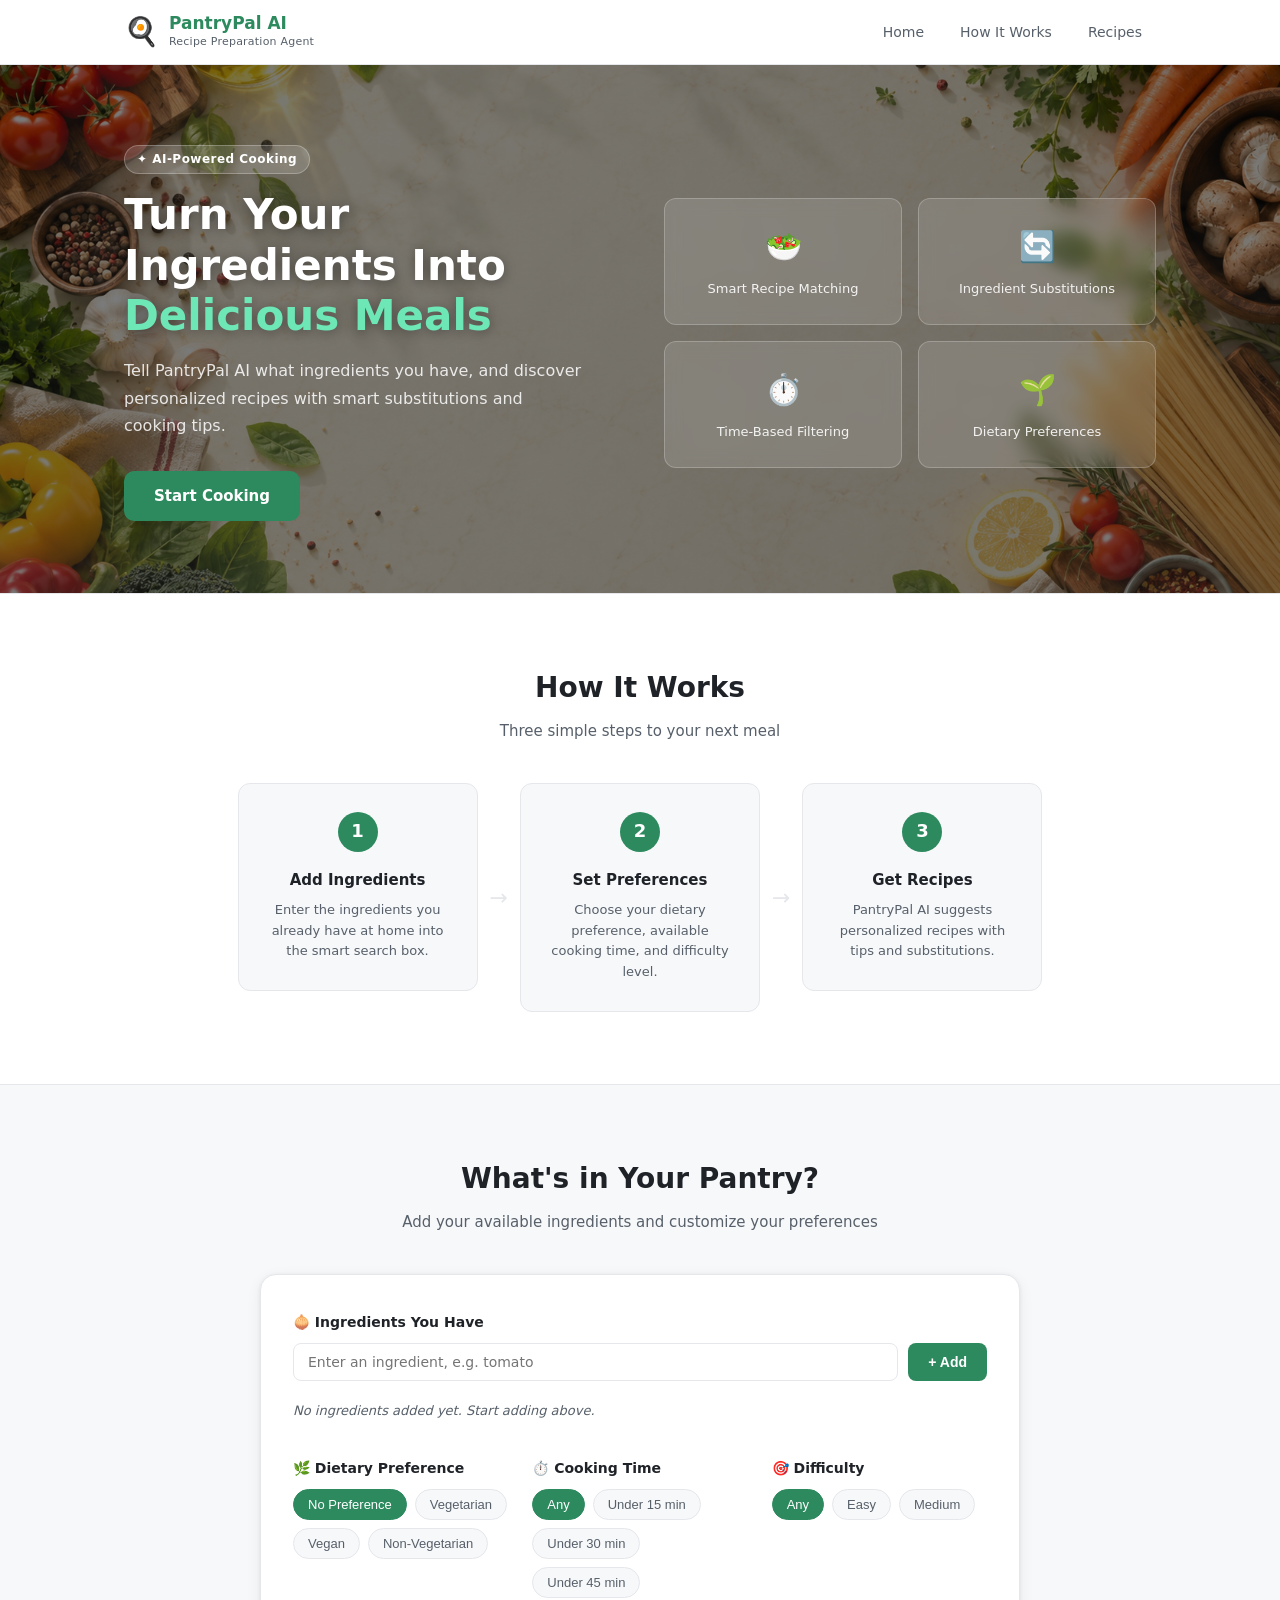
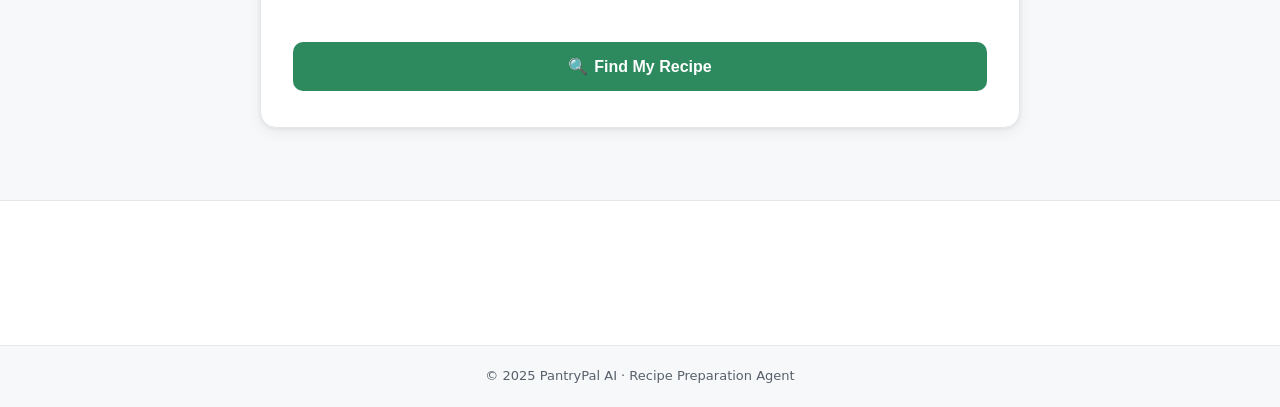
==== index.html @ 9ce7455e "Add files via upload" ====
<!DOCTYPE html>
<html lang="en">
<head>
  <meta charset="UTF-8" />
  <meta name="viewport" content="width=device-width, initial-scale=1.0" />
  <title>PantryPal AI – Recipe Preparation Agent</title>
  <link rel="stylesheet" href="styles.css" />
</head>
<body>

  <!-- NAVBAR -->
  <nav class="navbar">
    <div class="nav-inner container">
      <div class="nav-logo">
        <span class="logo-icon">🍳</span>
        <div>
          <span class="logo-name">PantryPal AI</span>
          <span class="logo-sub">Recipe Preparation Agent</span>
        </div>
      </div>
      <ul class="nav-links">
        <li><a href="#home">Home</a></li>
        <li><a href="#how-it-works">How It Works</a></li>
        <li><a href="#recipes">Recipes</a></li>
      </ul>
      <button class="nav-toggle" id="navToggle" aria-label="Toggle menu">&#9776;</button>
    </div>
  </nav>

  <!-- HERO SECTION -->
  <section class="hero" id="home">
    <div class="container hero-inner">
      <div class="hero-content">
        <span class="hero-badge">✦ AI-Powered Cooking</span>
        <h1 class="hero-heading">Turn Your Ingredients Into <span class="highlight">Delicious Meals</span></h1>
        <p class="hero-sub">Tell PantryPal AI what ingredients you have, and discover personalized recipes with smart substitutions and cooking tips.</p>
        <a href="#form-section" class="btn btn-primary" id="startCooking">Start Cooking</a>
      </div>
      <div class="hero-visual">
        <div class="hero-card">
          <div class="hero-card-icon">🥗</div>
          <p>Smart Recipe Matching</p>
        </div>
        <div class="hero-card">
          <div class="hero-card-icon">🔄</div>
          <p>Ingredient Substitutions</p>
        </div>
        <div class="hero-card">
          <div class="hero-card-icon">⏱️</div>
          <p>Time-Based Filtering</p>
        </div>
        <div class="hero-card">
          <div class="hero-card-icon">🌱</div>
          <p>Dietary Preferences</p>
        </div>
      </div>
    </div>
  </section>

  <!-- HOW IT WORKS -->
  <section class="how-it-works" id="how-it-works">
    <div class="container">
      <h2 class="section-title">How It Works</h2>
      <p class="section-sub">Three simple steps to your next meal</p>
      <div class="steps">
        <div class="step">
          <div class="step-num">1</div>
          <h3>Add Ingredients</h3>
          <p>Enter the ingredients you already have at home into the smart search box.</p>
        </div>
        <div class="step-arrow">→</div>
        <div class="step">
          <div class="step-num">2</div>
          <h3>Set Preferences</h3>
          <p>Choose your dietary preference, available cooking time, and difficulty level.</p>
        </div>
        <div class="step-arrow">→</div>
        <div class="step">
          <div class="step-num">3</div>
          <h3>Get Recipes</h3>
          <p>PantryPal AI suggests personalized recipes with tips and substitutions.</p>
        </div>
      </div>
    </div>
  </section>

  <!-- FORM SECTION -->
  <section class="form-section" id="form-section">
    <div class="container">
      <h2 class="section-title">What's in Your Pantry?</h2>
      <p class="section-sub">Add your available ingredients and customize your preferences</p>

      <div class="form-card">
        <!-- Ingredient Input -->
        <div class="form-group">
          <label class="form-label">🧅 Ingredients You Have</label>
          <div class="ingredient-input-row">
            <input type="text" id="ingredientInput" class="text-input" placeholder="Enter an ingredient, e.g. tomato" autocomplete="off" />
            <button class="btn btn-add" id="addIngredientBtn">+ Add</button>
          </div>
          <div class="tags-container" id="tagsContainer">
            <span class="tags-placeholder" id="tagsPlaceholder">No ingredients added yet. Start adding above.</span>
          </div>
        </div>

        <div class="preferences-grid">
          <!-- Dietary Preference -->
          <div class="form-group">
            <label class="form-label">🌿 Dietary Preference</label>
            <div class="chip-group" id="dietaryGroup">
              <button class="chip active" data-value="no-preference">No Preference</button>
              <button class="chip" data-value="vegetarian">Vegetarian</button>
              <button class="chip" data-value="vegan">Vegan</button>
              <button class="chip" data-value="non-vegetarian">Non-Vegetarian</button>
            </div>
          </div>

          <!-- Cooking Time -->
          <div class="form-group">
            <label class="form-label">⏱️ Cooking Time</label>
            <div class="chip-group" id="timeGroup">
              <button class="chip active" data-value="any">Any</button>
              <button class="chip" data-value="15">Under 15 min</button>
              <button class="chip" data-value="30">Under 30 min</button>
              <button class="chip" data-value="45">Under 45 min</button>
            </div>
          </div>

          <!-- Difficulty -->
          <div class="form-group">
            <label class="form-label">🎯 Difficulty</label>
            <div class="chip-group" id="difficultyGroup">
              <button class="chip active" data-value="any">Any</button>
              <button class="chip" data-value="easy">Easy</button>
              <button class="chip" data-value="medium">Medium</button>
            </div>
          </div>
        </div>

        <button class="btn btn-find" id="findRecipeBtn">
          <span>🔍</span> Find My Recipe
        </button>
      </div>
    </div>
  </section>

  <!-- RESULTS SECTION -->
  <section class="results-section" id="recipes">
    <div class="container" id="resultsContainer" style="display:none;">
      <h2 class="section-title">Your Personalized Recipes</h2>
      <p class="section-sub" id="resultsSubtitle"></p>
      <div class="recipes-grid" id="recipesGrid"></div>
    </div>
  </section>

  <!-- RECENT SEARCHES SECTION -->
  <section class="extras-section" id="recent-searches-section" style="display:none;">
    <div class="container">
      <div class="extras-header">
        <div>
          <h2 class="section-title extras-title">🕐 Recent Searches</h2>
          <p class="section-sub extras-sub">Your last ingredient searches — click any to reload it</p>
        </div>
        <button class="btn-clear" id="clearSearchesBtn">Clear All</button>
      </div>
      <div class="recent-searches-list" id="recentSearchesList"></div>
    </div>
  </section>

  <!-- FAVORITES SECTION -->
  <section class="extras-section" id="favorites-section" style="display:none;">
    <div class="container">
      <div class="extras-header">
        <div>
          <h2 class="section-title extras-title">❤️ My Favorite Recipes</h2>
          <p class="section-sub extras-sub">Recipes you've saved for quick access</p>
        </div>
        <button class="btn-clear" id="clearFavoritesBtn">Clear All</button>
      </div>
      <div class="recipes-grid" id="favoritesGrid"></div>
    </div>
  </section>

  <!-- FOOTER -->
  <footer class="footer">
    <p>© 2025 PantryPal AI · Recipe Preparation Agent</p>
  </footer>

  <script src="app.js"></script>
</body>
</html>
---- styles.css ----
/* ============================
   RESET & BASE
   ============================ */
*, *::before, *::after { box-sizing: border-box; margin: 0; padding: 0; }

:root {
  --bg: #ffffff;
  --surface: #f7f8fa;
  --border: #e5e7eb;
  --text: #1f2328;
  --muted: #57606a;
  --accent: #2d8a5e;
  --accent-light: #e8f5ef;
  --accent-hover: #236f4b;
  --secondary: #f59e0b;
  --radius: 12px;
  --shadow: 0 1px 4px rgba(0,0,0,0.07), 0 4px 16px rgba(0,0,0,0.06);
  --shadow-sm: 0 1px 3px rgba(0,0,0,0.08);
  --font: -apple-system, "Segoe UI", system-ui, sans-serif;
}

html { scroll-behavior: smooth; }

body {
  font-family: var(--font);
  font-size: 15px;
  line-height: 1.6;
  color: var(--text);
  background: var(--bg);
}

.container {
  max-width: 1080px;
  margin: 0 auto;
  padding: 0 24px;
}

/* ============================
   NAVBAR
   ============================ */
.navbar {
  position: sticky;
  top: 0;
  z-index: 100;
  background: rgba(255,255,255,0.96);
  border-bottom: 1px solid var(--border);
  backdrop-filter: blur(8px);
}

.nav-inner {
  display: flex;
  align-items: center;
  justify-content: space-between;
  height: 64px;
}

.nav-logo {
  display: flex;
  align-items: center;
  gap: 10px;
  text-decoration: none;
}

.logo-icon {
  font-size: 28px;
  line-height: 1;
}

.logo-name {
  display: block;
  font-size: 17px;
  font-weight: 700;
  color: var(--accent);
  line-height: 1.2;
}

.logo-sub {
  display: block;
  font-size: 11px;
  color: var(--muted);
  letter-spacing: 0.02em;
}

.nav-links {
  list-style: none;
  display: flex;
  gap: 8px;
}

.nav-links a {
  text-decoration: none;
  color: var(--muted);
  font-size: 14px;
  font-weight: 500;
  padding: 6px 14px;
  border-radius: 8px;
  transition: color 0.15s, background 0.15s;
}

.nav-links a:hover {
  color: var(--accent);
  background: var(--accent-light);
}

.nav-toggle {
  display: none;
  background: none;
  border: none;
  font-size: 22px;
  cursor: pointer;
  color: var(--text);
  padding: 4px 8px;
}

/* ============================
   BUTTONS
   ============================ */
.btn {
  display: inline-flex;
  align-items: center;
  gap: 6px;
  padding: 10px 22px;
  border-radius: 8px;
  font-size: 14px;
  font-weight: 600;
  cursor: pointer;
  border: none;
  text-decoration: none;
  transition: background 0.15s, transform 0.1s;
}

.btn:active { transform: scale(0.98); }

.btn-primary {
  background: var(--accent);
  color: #fff;
  font-size: 15px;
  padding: 13px 30px;
  border-radius: 10px;
}
.btn-primary:hover { background: var(--accent-hover); }

.btn-add {
  background: var(--accent);
  color: #fff;
  border-radius: 8px;
  padding: 10px 20px;
  white-space: nowrap;
  flex-shrink: 0;
}
.btn-add:hover { background: var(--accent-hover); }

.btn-find {
  width: 100%;
  justify-content: center;
  background: var(--accent);
  color: #fff;
  font-size: 16px;
  padding: 15px 30px;
  border-radius: 10px;
  margin-top: 8px;
}
.btn-find:hover { background: var(--accent-hover); }

/* ============================
   HERO SECTION
   ============================ */
.hero {
  background:
    linear-gradient(rgba(0,0,0,0.52), rgba(0,0,0,0.52)),
    url('food.png') center/cover no-repeat;
  padding: 80px 0 72px;
  border-bottom: 1px solid var(--border);
}

.hero-inner {
  display: grid;
  grid-template-columns: 1fr 1fr;
  gap: 48px;
  align-items: center;
}

.hero-badge {
  display: inline-block;
  background: rgba(255,255,255,0.15);
  color: #fff;
  font-size: 12px;
  font-weight: 600;
  padding: 4px 12px;
  border-radius: 100px;
  margin-bottom: 16px;
  letter-spacing: 0.04em;
  border: 1px solid rgba(255,255,255,0.25);
}

.hero-heading {
  font-size: 42px;
  font-weight: 800;
  line-height: 1.2;
  color: #fff;
  margin-bottom: 16px;
  text-shadow: 0 2px 12px rgba(0,0,0,0.35);
}

.highlight {
  color: #6ee7b7;
}

.hero-sub {
  font-size: 16px;
  color: rgba(255,255,255,0.85);
  max-width: 460px;
  margin-bottom: 32px;
  line-height: 1.7;
}

.hero-visual {
  display: grid;
  grid-template-columns: 1fr 1fr;
  gap: 16px;
}

.hero-card {
  background: rgba(255,255,255,0.12);
  border: 1px solid rgba(255,255,255,0.22);
  border-radius: var(--radius);
  padding: 24px 16px;
  text-align: center;
  backdrop-filter: blur(8px);
  -webkit-backdrop-filter: blur(8px);
}

.hero-card-icon {
  font-size: 30px;
  margin-bottom: 8px;
}

.hero-card p {
  font-size: 13px;
  color: rgba(255,255,255,0.9);
  font-weight: 500;
}

/* ============================
   HOW IT WORKS
   ============================ */
.how-it-works {
  padding: 72px 0;
  background: var(--bg);
}

.section-title {
  font-size: 28px;
  font-weight: 700;
  text-align: center;
  color: var(--text);
  margin-bottom: 8px;
}

.section-sub {
  font-size: 15px;
  color: var(--muted);
  text-align: center;
  margin-bottom: 40px;
}

.steps {
  display: flex;
  align-items: flex-start;
  justify-content: center;
  gap: 12px;
  flex-wrap: wrap;
}

.step {
  background: var(--surface);
  border: 1px solid var(--border);
  border-radius: var(--radius);
  padding: 28px 24px;
  text-align: center;
  max-width: 240px;
  flex: 1;
  min-width: 180px;
}

.step-num {
  width: 40px;
  height: 40px;
  border-radius: 50%;
  background: var(--accent);
  color: #fff;
  font-size: 18px;
  font-weight: 700;
  display: flex;
  align-items: center;
  justify-content: center;
  margin: 0 auto 16px;
}

.step h3 {
  font-size: 15px;
  font-weight: 700;
  margin-bottom: 8px;
  color: var(--text);
}

.step p {
  font-size: 13px;
  color: var(--muted);
  line-height: 1.6;
}

.step-arrow {
  font-size: 22px;
  color: var(--border);
  align-self: center;
  flex-shrink: 0;
}

/* ============================
   FORM SECTION
   ============================ */
.form-section {
  padding: 72px 0;
  background: var(--surface);
  border-top: 1px solid var(--border);
}

.form-card {
  background: var(--bg);
  border: 1px solid var(--border);
  border-radius: 16px;
  padding: 36px 32px;
  box-shadow: var(--shadow);
  max-width: 760px;
  margin: 0 auto;
}

.form-group {
  margin-bottom: 28px;
}

.form-label {
  display: block;
  font-size: 14px;
  font-weight: 600;
  color: var(--text);
  margin-bottom: 10px;
}

.ingredient-input-row {
  display: flex;
  gap: 10px;
}

.text-input {
  flex: 1;
  padding: 10px 14px;
  border: 1px solid var(--border);
  border-radius: 8px;
  font-size: 14px;
  font-family: var(--font);
  color: var(--text);
  background: var(--bg);
  outline: none;
  transition: border-color 0.15s, box-shadow 0.15s;
}

.text-input:focus {
  border-color: var(--accent);
  box-shadow: 0 0 0 3px rgba(45,138,94,0.12);
}

/* Tags */
.tags-container {
  display: flex;
  flex-wrap: wrap;
  gap: 8px;
  margin-top: 12px;
  min-height: 36px;
  align-items: center;
}

.tags-placeholder {
  font-size: 13px;
  color: var(--muted);
  font-style: italic;
}

.tag {
  display: inline-flex;
  align-items: center;
  gap: 6px;
  background: var(--accent-light);
  color: var(--accent);
  border: 1px solid #b6dfcc;
  border-radius: 100px;
  padding: 4px 12px;
  font-size: 13px;
  font-weight: 500;
}

.tag-remove {
  background: none;
  border: none;
  cursor: pointer;
  color: var(--accent);
  font-size: 15px;
  line-height: 1;
  padding: 0;
  display: flex;
  align-items: center;
}

.tag-remove:hover { color: #c0392b; }

/* Preferences Grid */
.preferences-grid {
  display: grid;
  grid-template-columns: 1fr 1fr 1fr;
  gap: 24px;
  margin-bottom: 8px;
}

/* Chips */
.chip-group {
  display: flex;
  flex-wrap: wrap;
  gap: 8px;
}

.chip {
  padding: 7px 14px;
  border: 1px solid var(--border);
  border-radius: 100px;
  font-size: 13px;
  font-weight: 500;
  cursor: pointer;
  background: var(--surface);
  color: var(--muted);
  transition: background 0.12s, color 0.12s, border-color 0.12s;
}

.chip:hover {
  border-color: var(--accent);
  color: var(--accent);
  background: var(--accent-light);
}

.chip.active {
  background: var(--accent);
  color: #fff;
  border-color: var(--accent);
}

/* ============================
   RESULTS SECTION
   ============================ */
.results-section {
  padding: 72px 0;
  background: var(--bg);
  border-top: 1px solid var(--border);
}

.recipes-grid {
  display: grid;
  grid-template-columns: repeat(auto-fill, minmax(300px, 1fr));
  gap: 24px;
}

/* Recipe Card */
.recipe-card {
  background: var(--bg);
  border: 1px solid var(--border);
  border-radius: 14px;
  overflow: hidden;
  box-shadow: var(--shadow-sm);
  display: flex;
  flex-direction: column;
  transition: box-shadow 0.15s;
}

.recipe-card:hover {
  box-shadow: var(--shadow);
}

.recipe-card-header {
  background: linear-gradient(135deg, #e8f5ef 0%, #fef9e7 100%);
  padding: 28px 24px 20px;
  border-bottom: 1px solid var(--border);
  display: flex;
  align-items: flex-start;
  gap: 12px;
}

.recipe-emoji {
  font-size: 36px;
  line-height: 1;
  flex-shrink: 0;
}

.recipe-title {
  font-size: 17px;
  font-weight: 700;
  color: var(--text);
  margin-bottom: 4px;
}

.recipe-meta {
  display: flex;
  flex-wrap: wrap;
  gap: 8px;
  margin-top: 6px;
}

.meta-tag {
  display: inline-flex;
  align-items: center;
  gap: 4px;
  font-size: 12px;
  padding: 3px 9px;
  border-radius: 100px;
  background: rgba(255,255,255,0.7);
  border: 1px solid var(--border);
  color: var(--muted);
  font-weight: 500;
}

.recipe-card-body {
  padding: 20px 24px;
  flex: 1;
  display: flex;
  flex-direction: column;
  gap: 16px;
}

.recipe-section-label {
  font-size: 12px;
  font-weight: 700;
  text-transform: uppercase;
  letter-spacing: 0.06em;
  color: var(--accent);
  margin-bottom: 6px;
}

.recipe-list {
  list-style: none;
  display: flex;
  flex-direction: column;
  gap: 4px;
}

.recipe-list li {
  font-size: 13px;
  color: var(--muted);
  padding-left: 16px;
  position: relative;
}

.recipe-list li::before {
  content: "•";
  position: absolute;
  left: 4px;
  color: var(--accent);
}

.steps-list {
  list-style: none;
  counter-reset: step-counter;
  display: flex;
  flex-direction: column;
  gap: 6px;
}

.steps-list li {
  font-size: 13px;
  color: var(--muted);
  padding-left: 28px;
  position: relative;
  counter-increment: step-counter;
}

.steps-list li::before {
  content: counter(step-counter);
  position: absolute;
  left: 0;
  width: 18px;
  height: 18px;
  border-radius: 50%;
  background: var(--accent-light);
  color: var(--accent);
  font-size: 11px;
  font-weight: 700;
  display: flex;
  align-items: center;
  justify-content: center;
  top: 2px;
}

.tip-box {
  background: #fffbeb;
  border: 1px solid #fde68a;
  border-radius: 8px;
  padding: 10px 14px;
  font-size: 13px;
  color: #92400e;
}

.tip-box strong {
  color: #78350f;
}

.no-results {
  text-align: center;
  padding: 48px 24px;
  color: var(--muted);
  font-size: 15px;
}

.no-results span {
  font-size: 48px;
  display: block;
  margin-bottom: 16px;
}

/* ============================
   FOOTER
   ============================ */
.footer {
  background: var(--surface);
  border-top: 1px solid var(--border);
  text-align: center;
  padding: 20px;
  font-size: 13px;
  color: var(--muted);
}

/* ============================
   RECIPE CARD ADDITIONS
   (description, match bar, view detail button)
   ============================ */
.recipe-description {
  font-size: 13px;
  color: var(--muted);
  line-height: 1.6;
  margin-bottom: 4px;
}

.match-bar-wrap {
  margin-top: 8px;
}

.match-bar-label {
  font-size: 11px;
  color: var(--muted);
  margin-bottom: 4px;
}

.match-bar-track {
  height: 5px;
  background: var(--border);
  border-radius: 100px;
  overflow: hidden;
}

.match-bar-fill {
  height: 100%;
  background: var(--accent);
  border-radius: 100px;
  min-width: 4px;
}

.btn-view-detail {
  display: inline-block;
  margin-top: 14px;
  padding: 8px 16px;
  background: var(--accent-light);
  color: var(--accent);
  border: 1px solid #b6dfcc;
  border-radius: 8px;
  font-size: 13px;
  font-weight: 600;
  cursor: pointer;
  transition: background 0.15s, color 0.15s;
  width: 100%;
  text-align: center;
}

.btn-view-detail:hover {
  background: var(--accent);
  color: #fff;
}

/* ============================
   DETAIL PANEL
   ============================ */
.detail-panel {
  padding: 0;
}

.detail-inner {
  max-width: 760px;
  margin: 0 auto;
}

.btn-back {
  display: inline-flex;
  align-items: center;
  gap: 6px;
  padding: 8px 16px;
  margin-bottom: 24px;
  background: var(--surface);
  border: 1px solid var(--border);
  border-radius: 8px;
  font-size: 13px;
  font-weight: 600;
  color: var(--muted);
  cursor: pointer;
  transition: background 0.15s, color 0.15s;
}

.btn-back:hover {
  background: var(--accent-light);
  color: var(--accent);
  border-color: #b6dfcc;
}

.detail-header {
  display: flex;
  align-items: flex-start;
  gap: 16px;
  background: linear-gradient(135deg, #e8f5ef 0%, #fef9e7 100%);
  border: 1px solid var(--border);
  border-radius: 14px;
  padding: 28px 24px;
  margin-bottom: 24px;
}

.detail-emoji {
  font-size: 48px;
  line-height: 1;
  flex-shrink: 0;
}

.detail-title {
  font-size: 22px;
  font-weight: 800;
  color: var(--text);
  margin-bottom: 6px;
}

.detail-description {
  font-size: 14px;
  color: var(--muted);
  line-height: 1.6;
  margin-bottom: 12px;
}

.detail-meta {
  display: flex;
  flex-wrap: wrap;
  gap: 8px;
}

.detail-section {
  background: var(--bg);
  border: 1px solid var(--border);
  border-radius: 12px;
  padding: 22px 24px;
  margin-bottom: 16px;
}

.detail-section-title {
  font-size: 15px;
  font-weight: 700;
  color: var(--text);
  margin-bottom: 14px;
}

.detail-analysis-grid {
  display: grid;
  grid-template-columns: 1fr 1fr;
  gap: 16px;
}

.detail-analysis-box {
  background: var(--surface);
  border: 1px solid var(--border);
  border-radius: 8px;
  padding: 14px 16px;
}

.detail-analysis-label {
  font-size: 12px;
  font-weight: 700;
  text-transform: uppercase;
  letter-spacing: 0.05em;
  margin-bottom: 10px;
}

.detail-analysis-label--have { color: var(--accent); }
.detail-analysis-label--need { color: #b45309; }

.detail-badge-group {
  display: flex;
  flex-wrap: wrap;
  gap: 6px;
}

.detail-badge {
  display: inline-block;
  padding: 3px 10px;
  border-radius: 100px;
  font-size: 12px;
  font-weight: 500;
}

.detail-badge--have {
  background: var(--accent-light);
  color: var(--accent);
  border: 1px solid #b6dfcc;
}

.detail-badge--need {
  background: #fffbeb;
  color: #92400e;
  border: 1px solid #fde68a;
}

.detail-none {
  font-size: 13px;
  color: var(--muted);
  font-style: italic;
}

.detail-list {
  list-style: none;
  display: flex;
  flex-direction: column;
  gap: 8px;
}

.detail-list li {
  font-size: 13px;
  color: var(--muted);
  padding-left: 18px;
  position: relative;
  line-height: 1.6;
}

.detail-list li::before {
  content: "↪";
  position: absolute;
  left: 0;
  color: var(--accent);
  font-size: 13px;
}

.detail-steps {
  list-style: none;
  display: flex;
  flex-direction: column;
  gap: 10px;
}

.detail-steps li {
  display: flex;
  gap: 12px;
  font-size: 13px;
  color: var(--muted);
  line-height: 1.6;
}

.detail-step-num {
  flex-shrink: 0;
  width: 22px;
  height: 22px;
  border-radius: 50%;
  background: var(--accent);
  color: #fff;
  font-size: 11px;
  font-weight: 700;
  display: flex;
  align-items: center;
  justify-content: center;
  margin-top: 1px;
}

.detail-boxes {
  display: grid;
  grid-template-columns: 1fr 1fr 1fr;
  gap: 14px;
  margin-bottom: 24px;
}

.detail-tip-box {
  border-radius: 10px;
  padding: 16px;
  font-size: 13px;
  line-height: 1.6;
}

.detail-tip-box strong {
  display: block;
  font-size: 12px;
  font-weight: 700;
  margin-bottom: 6px;
  text-transform: uppercase;
  letter-spacing: 0.04em;
}

.detail-tip-box p { color: inherit; }

.detail-tip-box--tip {
  background: #fffbeb;
  border: 1px solid #fde68a;
  color: #92400e;
}
.detail-tip-box--tip strong { color: #78350f; }

.detail-tip-box--diet {
  background: #f0faf4;
  border: 1px solid #b6dfcc;
  color: #166534;
}
.detail-tip-box--diet strong { color: #14532d; }

.detail-tip-box--waste {
  background: #f0f9ff;
  border: 1px solid #bae6fd;
  color: #075985;
}
.detail-tip-box--waste strong { color: #0c4a6e; }

.detail-back-bottom {
  text-align: center;
  padding-bottom: 16px;
}

/* ============================
   SHAKE ANIMATION (duplicate input)
   ============================ */
@keyframes shake {
  0%, 100% { transform: translateX(0); }
  20%       { transform: translateX(-5px); }
  40%       { transform: translateX(5px); }
  60%       { transform: translateX(-4px); }
  80%       { transform: translateX(4px); }
}
.shake { animation: shake 0.35s ease; }

/* ============================
   EXTRAS: RECENT SEARCHES & FAVORITES
   ============================ */
.extras-section {
  padding: 56px 0;
  border-top: 1px solid var(--border);
  background: var(--surface);
}

.extras-section + .extras-section {
  background: var(--bg);
}

.extras-header {
  display: flex;
  align-items: flex-start;
  justify-content: space-between;
  gap: 16px;
  margin-bottom: 28px;
  flex-wrap: wrap;
}

.extras-title { text-align: left; margin-bottom: 4px; }
.extras-sub   { text-align: left; margin-bottom: 0; }

/* Clear All button */
.btn-clear {
  flex-shrink: 0;
  padding: 7px 16px;
  border: 1px solid var(--border);
  border-radius: 8px;
  font-size: 13px;
  font-weight: 600;
  color: var(--muted);
  background: var(--bg);
  cursor: pointer;
  transition: color 0.12s, border-color 0.12s, background 0.12s;
  align-self: flex-start;
  margin-top: 4px;
}
.btn-clear:hover {
  color: #c0392b;
  border-color: #e9b3af;
  background: #fff5f5;
}

/* ── Recent Searches ── */
.recent-searches-list {
  display: flex;
  flex-wrap: wrap;
  gap: 10px;
}

.search-pill {
  display: inline-flex;
  align-items: center;
  gap: 10px;
  background: var(--bg);
  border: 1px solid var(--border);
  border-radius: 100px;
  padding: 8px 16px;
  font-size: 13px;
  color: var(--text);
  cursor: pointer;
  transition: border-color 0.12s, box-shadow 0.12s;
}
.search-pill:hover {
  border-color: var(--accent);
  box-shadow: 0 0 0 3px rgba(45,138,94,0.1);
}

.search-pill-tags {
  display: flex;
  flex-wrap: wrap;
  gap: 5px;
}

.search-pill-tag {
  background: var(--accent-light);
  color: var(--accent);
  border-radius: 100px;
  padding: 2px 9px;
  font-size: 12px;
  font-weight: 500;
}

.search-pill-meta {
  font-size: 11px;
  color: var(--muted);
  white-space: nowrap;
}

.search-pill-remove {
  background: none;
  border: none;
  cursor: pointer;
  color: var(--muted);
  font-size: 15px;
  padding: 0;
  line-height: 1;
  flex-shrink: 0;
}
.search-pill-remove:hover { color: #c0392b; }

/* ── Favorite Button on cards ── */
.btn-fav {
  position: absolute;
  top: 12px;
  right: 12px;
  background: var(--bg);
  border: 1px solid var(--border);
  border-radius: 50%;
  width: 34px;
  height: 34px;
  display: flex;
  align-items: center;
  justify-content: center;
  font-size: 16px;
  cursor: pointer;
  transition: border-color 0.12s, background 0.12s, transform 0.1s;
  z-index: 1;
  flex-shrink: 0;
}
.btn-fav:hover {
  border-color: #e9b3af;
  background: #fff5f5;
  transform: scale(1.1);
}
.btn-fav.is-fav {
  background: #fff5f5;
  border-color: #f5a0a0;
  color: #e53e3e;
}

/* Cards need relative positioning for the absolute fav button */
.recipe-card { position: relative; }

/* Favorites empty state */
.fav-empty {
  text-align: center;
  padding: 40px 20px;
  color: var(--muted);
  font-size: 14px;
}
.fav-empty span {
  font-size: 40px;
  display: block;
  margin-bottom: 12px;
}

/* ============================
   RESPONSIVE
   ============================ */
@media (max-width: 860px) {
  .hero-inner {
    grid-template-columns: 1fr;
    gap: 36px;
  }
  .hero-heading { font-size: 32px; }
  .preferences-grid { grid-template-columns: 1fr 1fr; }
  .detail-boxes { grid-template-columns: 1fr; }
  .detail-analysis-grid { grid-template-columns: 1fr; }
}

@media (max-width: 600px) {
  .nav-links {
    display: none;
    flex-direction: column;
    position: absolute;
    top: 64px;
    left: 0;
    right: 0;
    background: var(--bg);
    border-bottom: 1px solid var(--border);
    padding: 12px 24px;
    gap: 4px;
    box-shadow: var(--shadow);
  }
  .nav-links.open { display: flex; }
  .nav-toggle { display: block; }
  .navbar { position: relative; }

  .hero { padding: 48px 0 40px; }
  .hero-heading { font-size: 26px; }
  .hero-visual { grid-template-columns: 1fr 1fr; gap: 10px; }

  .step-arrow { display: none; }
  .steps { flex-direction: column; align-items: center; }
  .step { max-width: 100%; width: 100%; }

  .form-card { padding: 24px 18px; }
  .preferences-grid { grid-template-columns: 1fr; }
  .ingredient-input-row { flex-direction: column; }
  .btn-add { width: 100%; justify-content: center; }

  .section-title { font-size: 22px; }

  .recipes-grid { grid-template-columns: 1fr; }
  .detail-header { flex-direction: column; gap: 12px; }
  .detail-emoji { font-size: 36px; }
  .detail-title { font-size: 18px; }
  .detail-boxes { grid-template-columns: 1fr; }
  .detail-analysis-grid { grid-template-columns: 1fr; }
  .extras-header { flex-direction: column; gap: 8px; }
  .btn-clear { align-self: flex-start; }
}
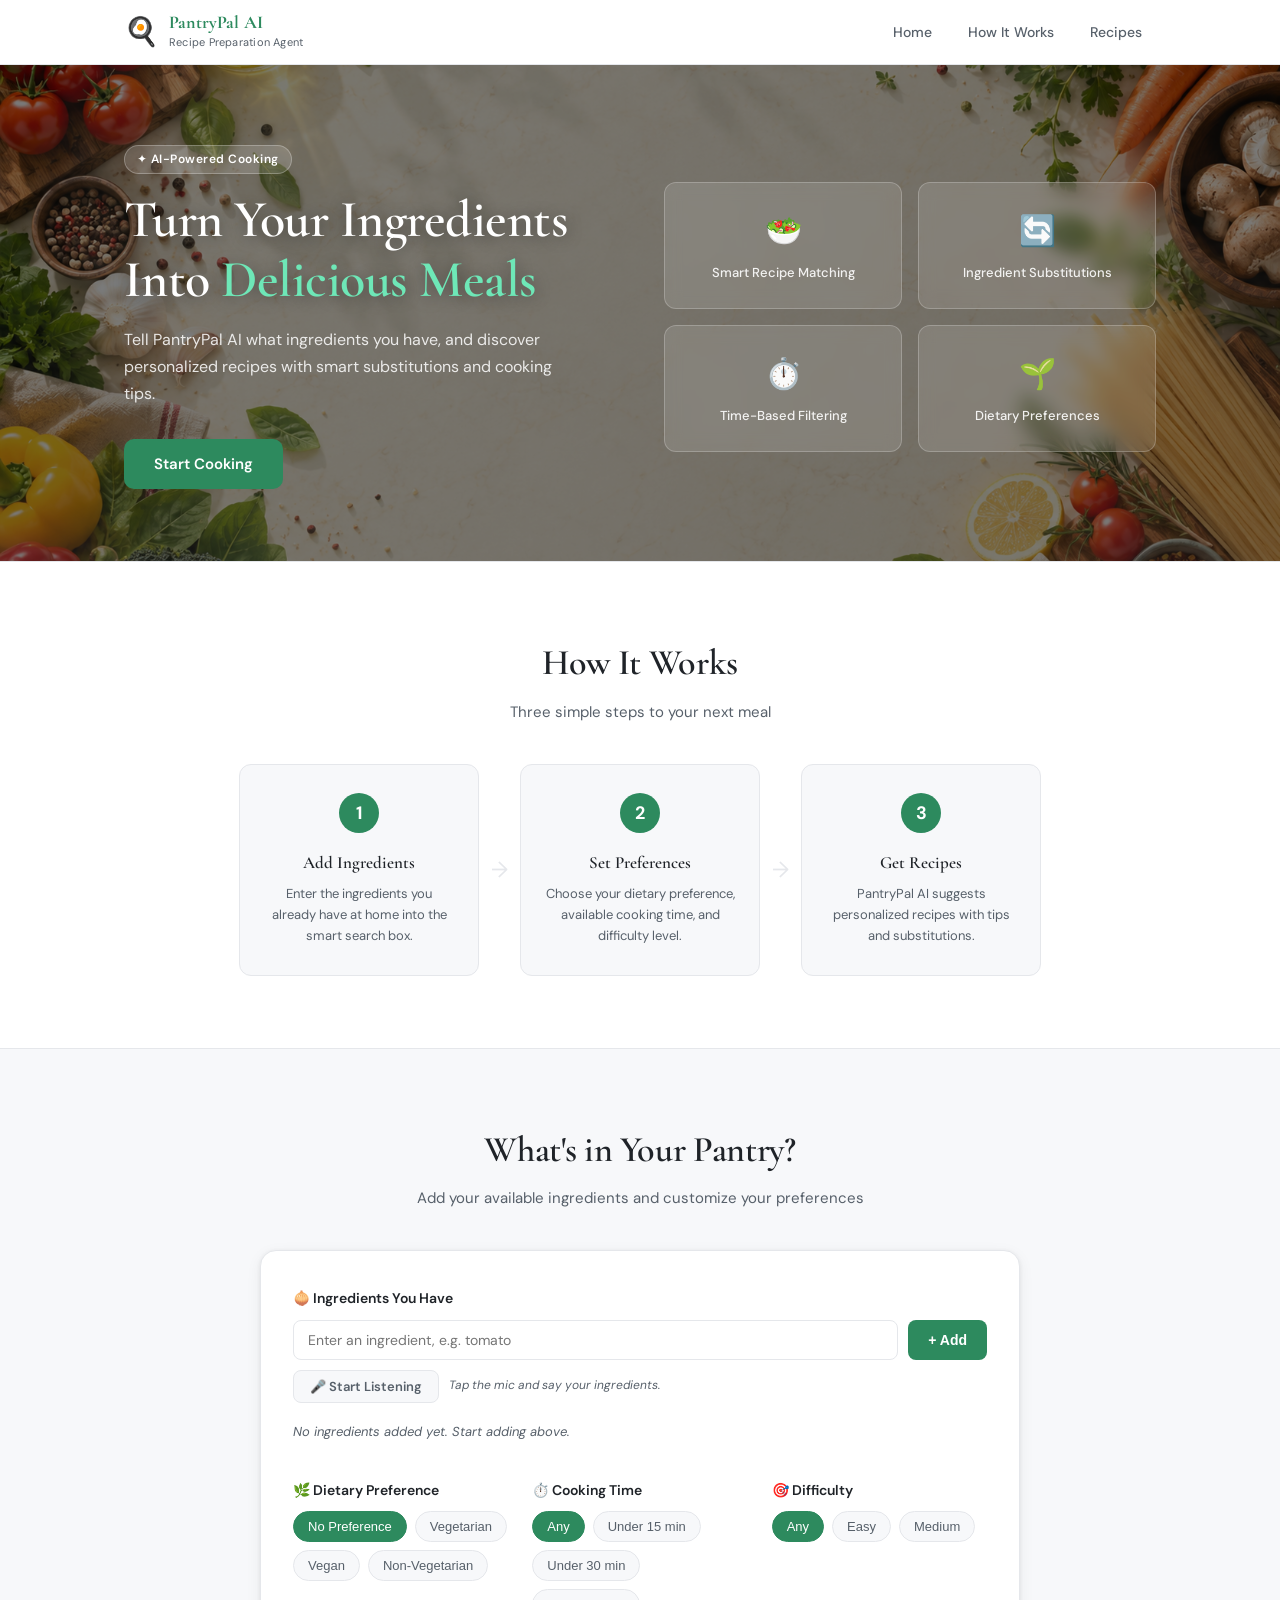
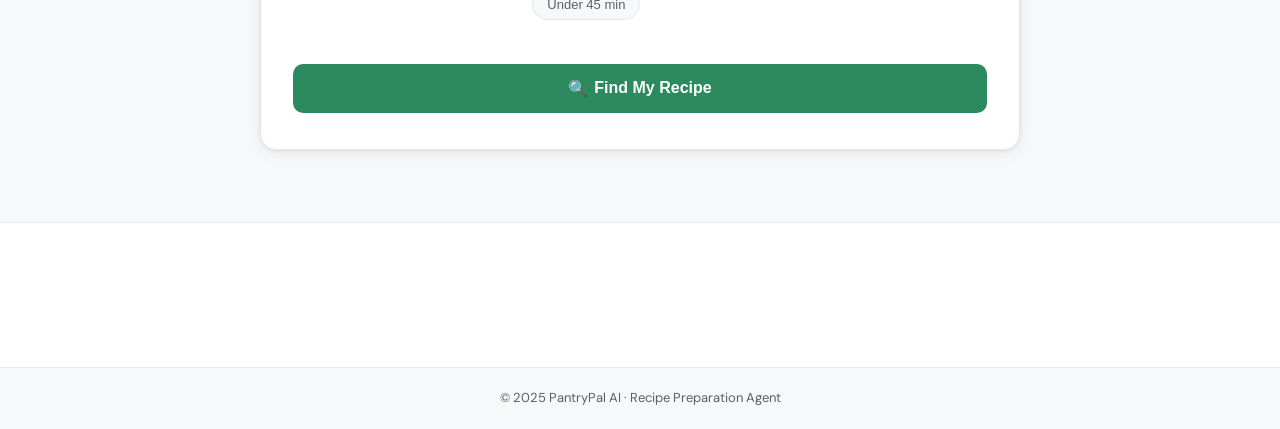
==== commit 545079db: "Add files via upload" ====
--- a/index.html
+++ b/index.html
@@ -21,7 +21,7 @@
       <ul class="nav-links">
         <li><a href="#home">Home</a></li>
         <li><a href="#how-it-works">How It Works</a></li>
-        <li><a href="#recipes">Recipes</a></li>
+        <li><a href="recipes.html">Recipes</a></li>
       </ul>
       <button class="nav-toggle" id="navToggle" aria-label="Toggle menu">&#9776;</button>
     </div>
@@ -97,6 +97,10 @@
           <div class="ingredient-input-row">
             <input type="text" id="ingredientInput" class="text-input" placeholder="Enter an ingredient, e.g. tomato" autocomplete="off" />
             <button class="btn btn-add" id="addIngredientBtn">+ Add</button>
+          </div>
+          <div class="mic-row">
+            <button class="btn-mic" id="micBtn" aria-label="Start voice input">🎤 Start Listening</button>
+            <span class="mic-hint" id="micHint">Tap the mic and say your ingredients.</span>
           </div>
           <div class="tags-container" id="tagsContainer">
             <span class="tags-placeholder" id="tagsPlaceholder">No ingredients added yet. Start adding above.</span>
--- a/styles.css
+++ b/styles.css
@@ -1,3 +1,5 @@
+@import url('https://fonts.googleapis.com/css2?family=Cormorant+Garamond:ital,wght@0,400;0,600;0,700;1,400;1,600&family=DM+Sans:wght@400;500;600;700&display=swap');
+
 /* ============================
    RESET & BASE
    ============================ */
@@ -16,7 +18,8 @@
   --radius: 12px;
   --shadow: 0 1px 4px rgba(0,0,0,0.07), 0 4px 16px rgba(0,0,0,0.06);
   --shadow-sm: 0 1px 3px rgba(0,0,0,0.08);
-  --font: -apple-system, "Segoe UI", system-ui, sans-serif;
+  --font: "DM Sans", -apple-system, "Segoe UI", system-ui, sans-serif;
+  --font-heading: "Cormorant Garamond", Georgia, serif;
 }
 
 html { scroll-behavior: smooth; }
@@ -68,10 +71,12 @@
 
 .logo-name {
   display: block;
-  font-size: 17px;
+  font-size: 18px;
   font-weight: 700;
+  font-family: var(--font-heading);
   color: var(--accent);
   line-height: 1.2;
+  letter-spacing: 0.01em;
 }
 
 .logo-sub {
@@ -194,12 +199,14 @@
 }
 
 .hero-heading {
-  font-size: 42px;
-  font-weight: 800;
-  line-height: 1.2;
+  font-size: 52px;
+  font-weight: 600;
+  font-family: var(--font-heading);
+  line-height: 1.15;
   color: #fff;
   margin-bottom: 16px;
-  text-shadow: 0 2px 12px rgba(0,0,0,0.35);
+  text-shadow: 0 2px 16px rgba(0,0,0,0.4);
+  letter-spacing: -0.01em;
 }
 
 .highlight {
@@ -250,11 +257,13 @@
 }
 
 .section-title {
-  font-size: 28px;
-  font-weight: 700;
+  font-size: 36px;
+  font-weight: 600;
+  font-family: var(--font-heading);
   text-align: center;
   color: var(--text);
   margin-bottom: 8px;
+  letter-spacing: -0.01em;
 }
 
 .section-sub {
@@ -298,8 +307,9 @@
 }
 
 .step h3 {
-  font-size: 15px;
-  font-weight: 700;
+  font-size: 17px;
+  font-weight: 600;
+  font-family: var(--font-heading);
   margin-bottom: 8px;
   color: var(--text);
 }
@@ -353,6 +363,58 @@
   gap: 10px;
 }
 
+/* Mic row */
+.mic-row {
+  display: flex;
+  align-items: center;
+  gap: 10px;
+  margin-top: 10px;
+}
+
+.mic-hint {
+  font-size: 12px;
+  color: var(--muted);
+  font-style: italic;
+}
+
+/* Mic button */
+.btn-mic {
+  display: inline-flex;
+  align-items: center;
+  gap: 6px;
+  padding: 7px 16px;
+  font-size: 13px;
+  font-weight: 600;
+  font-family: var(--font);
+  background: var(--surface);
+  border: 1px solid var(--border);
+  border-radius: 8px;
+  cursor: pointer;
+  color: var(--muted);
+  transition: background 0.15s, border-color 0.15s, color 0.15s;
+  white-space: nowrap;
+  flex-shrink: 0;
+}
+.btn-mic:hover {
+  background: var(--accent-light);
+  border-color: #b6dfcc;
+  color: var(--accent);
+}
+.btn-mic.listening {
+  background: #fee2e2;
+  border-color: #fca5a5;
+  color: #b91c1c;
+  animation: mic-pulse 1.1s ease-in-out infinite;
+}
+.btn-mic:disabled {
+  opacity: 0.45;
+  cursor: not-allowed;
+}
+@keyframes mic-pulse {
+  0%, 100% { box-shadow: 0 0 0 0 rgba(239,68,68,0); }
+  50%       { box-shadow: 0 0 0 5px rgba(239,68,68,0.18); }
+}
+
 .text-input {
   flex: 1;
   padding: 10px 14px;
@@ -500,10 +562,12 @@
 }
 
 .recipe-title {
-  font-size: 17px;
-  font-weight: 700;
+  font-size: 20px;
+  font-weight: 600;
+  font-family: var(--font-heading);
   color: var(--text);
   margin-bottom: 4px;
+  letter-spacing: -0.01em;
 }
 
 .recipe-meta {
@@ -743,10 +807,12 @@
 }
 
 .detail-title {
-  font-size: 22px;
-  font-weight: 800;
+  font-size: 28px;
+  font-weight: 600;
+  font-family: var(--font-heading);
   color: var(--text);
   margin-bottom: 6px;
+  letter-spacing: -0.01em;
 }
 
 .detail-description {
@@ -1107,7 +1173,7 @@
     grid-template-columns: 1fr;
     gap: 36px;
   }
-  .hero-heading { font-size: 32px; }
+  .hero-heading { font-size: 40px; }
   .preferences-grid { grid-template-columns: 1fr 1fr; }
   .detail-boxes { grid-template-columns: 1fr; }
   .detail-analysis-grid { grid-template-columns: 1fr; }
@@ -1132,7 +1198,7 @@
   .navbar { position: relative; }
 
   .hero { padding: 48px 0 40px; }
-  .hero-heading { font-size: 26px; }
+  .hero-heading { font-size: 32px; }
   .hero-visual { grid-template-columns: 1fr 1fr; gap: 10px; }
 
   .step-arrow { display: none; }
@@ -1144,7 +1210,7 @@
   .ingredient-input-row { flex-direction: column; }
   .btn-add { width: 100%; justify-content: center; }
 
-  .section-title { font-size: 22px; }
+  .section-title { font-size: 28px; }
 
   .recipes-grid { grid-template-columns: 1fr; }
   .detail-header { flex-direction: column; gap: 12px; }
